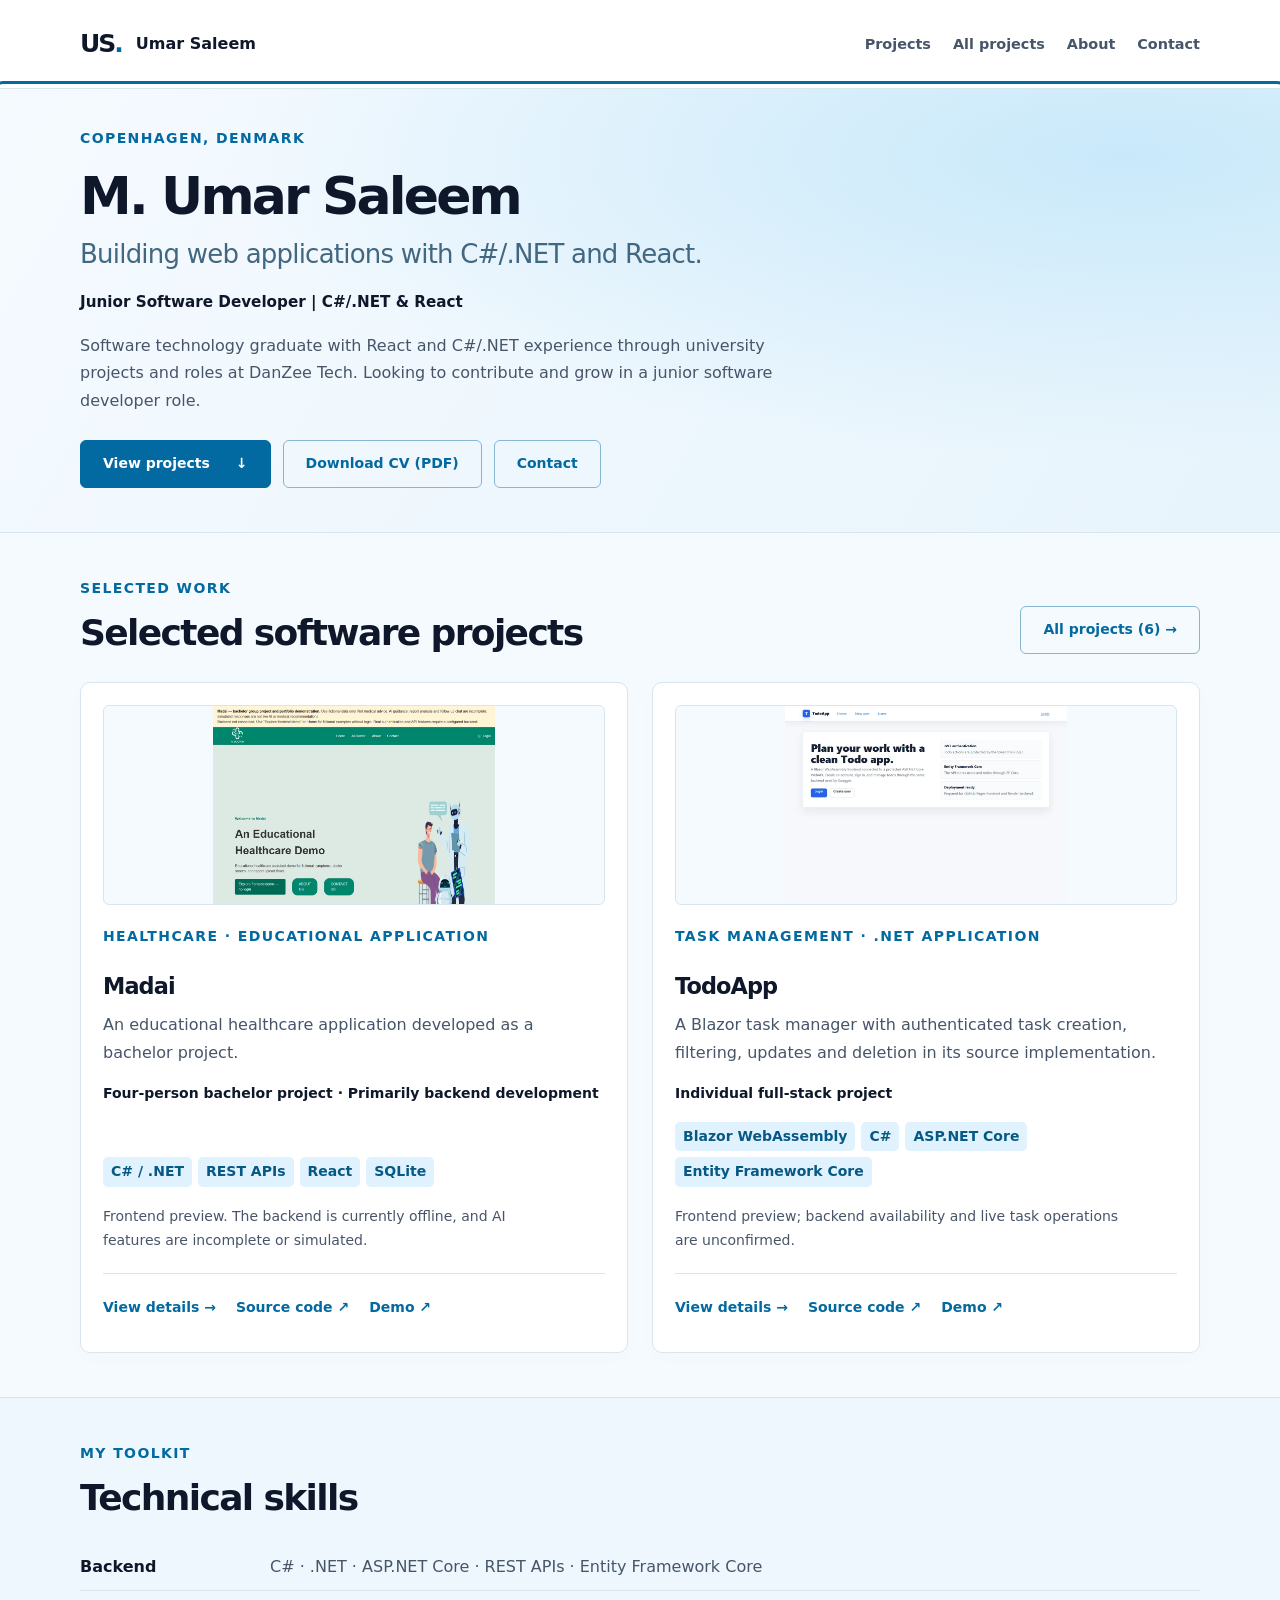
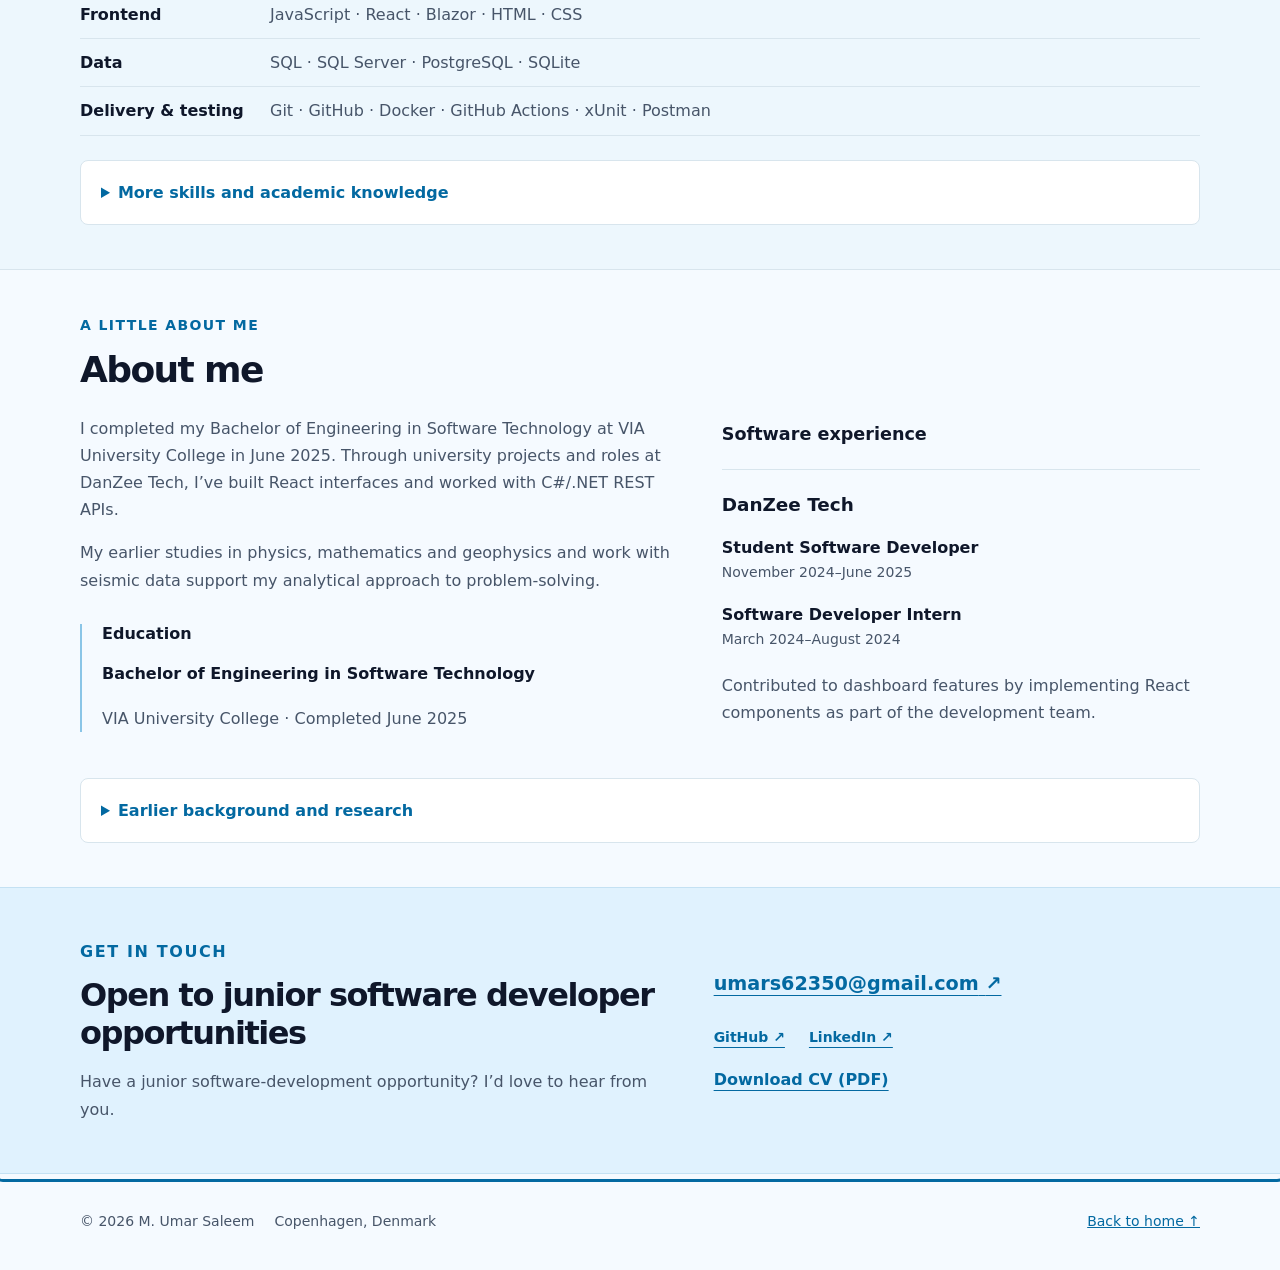
==== preview-v2/index.html @ d9fc0387 "Publish V2 preview under preview-v2 while preserving V1 root" ====
<!doctype html>
<html lang="en"><head><meta charset="UTF-8"/><meta name="viewport" content="width=device-width, initial-scale=1.0"/><meta name="theme-color" content="#F5FAFF"/><meta name="description" content="M. Umar Saleem — junior software developer in Copenhagen, Denmark. Projects with C#/.NET, React and Blazor."/><title>M. Umar Saleem | Software Developer</title>  <script type="module" crossorigin src="/preview-v2/assets/index-BnlaUZBK.js"></script>
  <link rel="stylesheet" crossorigin href="/preview-v2/assets/index-C9jtchcB.css">
</head><body><div id="root"></div></body></html>
---- preview-v2/assets/index-C9jtchcB.css ----
._header_6y4oz_1{border-bottom:1px solid var(--border);background:var(--card)}._inner_6y4oz_2{display:flex;align-items:center;justify-content:space-between;min-height:88px;gap:24px}._brand_6y4oz_3{display:inline-flex;align-items:center;gap:12px;color:var(--heading);font-weight:700;text-decoration:none}._mark_6y4oz_4{font-size:25px;letter-spacing:-2px;padding-right:2px}._mark_6y4oz_4 span{color:var(--primary)}._links_6y4oz_6{display:flex;gap:32px;padding:0;margin:0;list-style:none}._links_6y4oz_6 a{display:block;padding:12px 0;color:var(--body);font-size:.9rem;font-weight:600;text-decoration:none}._links_6y4oz_6 a:hover{color:var(--primary);text-decoration:underline;text-underline-offset:6px}@media(max-width:520px){._inner_6y4oz_2{flex-wrap:wrap;gap:0;padding-block:14px}._brand_6y4oz_3{width:100%}._links_6y4oz_6{gap:26px}}._links_6y4oz_6{gap:22px;flex-wrap:wrap}@media(max-width:520px){._links_6y4oz_6{gap:0 20px}._links_6y4oz_6 a{font-size:.875rem}}._hero_sjyg6_1{background:radial-gradient(ellipse at 88% 15%,#c9e9fa 0,transparent 56%),linear-gradient(120deg,#f5faff,#e7f4fc);border-bottom:1px solid var(--border)}._heroInner_sjyg6_2{padding-block:54px 60px}._hero_sjyg6_1 h1{font-size:clamp(2.4rem,5vw,3.8rem);letter-spacing:-.055em;margin:14px 0 20px;font-weight:700}._hero_sjyg6_1 h1 span{display:block;color:#426780;font-size:.5em;letter-spacing:-.03em;margin-top:12px;font-weight:500}._role_sjyg6_5{color:var(--heading);font-weight:600;font-size:.95rem}._intro_sjyg6_6{max-width:720px;font-size:1rem;margin-bottom:26px}._heroActions_sjyg6_7{display:flex;flex-wrap:wrap;gap:12px}._mobileBreak_sjyg6_8{display:none}._section_sjyg6_9{padding-block:64px}._sectionHeading_sjyg6_10{display:flex;align-items:end;justify-content:space-between;gap:24px;margin-bottom:28px}._sectionHeading_sjyg6_10 h2{margin-bottom:0}._sectionHeading_sjyg6_10>p{font-size:.875rem;margin-bottom:2px}._projects_sjyg6_13{display:grid;grid-template-columns:repeat(2,minmax(0,1fr));gap:24px}._skillsSection_sjyg6_14{background:#edf7fd;border-block:1px solid var(--border)}._skills_sjyg6_14{display:grid;grid-template-columns:repeat(3,minmax(0,1fr));gap:28px;margin-top:32px}._skills_sjyg6_14 h3{font-size:.95rem;margin:0 0 16px}._skills_sjyg6_14 ul{list-style:none;padding:0;margin:0;font-size:.875rem}._skills_sjyg6_14 li{margin-bottom:9px}._about_sjyg6_19{display:grid;grid-template-columns:1.25fr 1fr;gap:90px}._about_sjyg6_19 p{font-size:1rem}._education_sjyg6_21{margin-top:30px;border-left:2px solid #8ac5e7;padding-left:20px}._education_sjyg6_21 h3{font-size:1rem;margin:10px 0}._education_sjyg6_21 p{margin:0}._experience_sjyg6_24{padding-top:9px}._experience_sjyg6_24>h3{font-size:1.1rem;margin:0 0 24px}._job_sjyg6_26{border-top:1px solid var(--border);padding-block:24px}._job_sjyg6_26 h4{font-size:1rem;margin:8px 0}._job_sjyg6_26 p{margin:0}._dates_sjyg6_29{font-size:.875rem!important}._contact_sjyg6_30{background:var(--soft);border-block:1px solid #c4e1f3}._contactInner_sjyg6_31{display:grid;grid-template-columns:1.2fr 1fr;align-items:center;gap:50px;padding-block:50px}._contact_sjyg6_30 h2{font-size:clamp(1.6rem,2.7vw,2rem);margin-bottom:16px}._contact_sjyg6_30 p{font-size:1rem;margin-bottom:0}._contactLinks_sjyg6_34{min-width:0}._contactLinks_sjyg6_34 a{display:inline-block;padding-block:8px;font-weight:600;text-underline-offset:5px}._email_sjyg6_36{font-size:clamp(.95rem,2vw,1.2rem);overflow-wrap:anywhere}._contactLinks_sjyg6_34>div{display:flex;gap:24px;font-size:.875rem;margin-top:10px}@media(max-width:800px){._sectionHeading_sjyg6_10{display:block}._sectionHeading_sjyg6_10>p{margin-top:16px}._skills_sjyg6_14{grid-template-columns:repeat(2,minmax(0,1fr))}._about_sjyg6_19{gap:36px}._contactInner_sjyg6_31{gap:28px}}@media(max-width:600px){._heroInner_sjyg6_2{padding-block:36px 40px}._hero_sjyg6_1 h1{font-size:2.5rem}._mobileBreak_sjyg6_8{display:block}._hero_sjyg6_1 h1 span{line-height:1.4}._section_sjyg6_9{padding-block:44px}._projects_sjyg6_13,._about_sjyg6_19,._contactInner_sjyg6_31{grid-template-columns:1fr}._contactInner_sjyg6_31{padding-block:40px;gap:20px}._skills_sjyg6_14{gap:28px 20px}}._educationList_sjyg6_41{list-style:none;padding:0;margin:18px 0 0}._educationList_sjyg6_41 li+li{margin-top:18px}._educationList_sjyg6_41 h4{font-size:.95rem;margin:0 0 6px}._research_sjyg6_44{margin-top:16px;padding-top:24px;border-top:1px solid var(--border)}._research_sjyg6_44 h3{font-size:1.1rem;margin:0 0 18px}._research_sjyg6_44 h4{font-size:1rem;line-height:1.5;margin:0 0 12px;overflow-wrap:anywhere}._research_sjyg6_44 a{text-underline-offset:4px}._researchMeta_sjyg6_48{font-size:.875rem!important}._skillNote_sjyg6_50{display:block;font-size:.875rem;color:var(--primary)}@media(max-width:600px){._skills_sjyg6_14{grid-template-columns:1fr;gap:30px}}._earlierEducation_sjyg6_52{margin-top:22px;padding-top:16px;border-top:1px solid var(--border)}._earlierEducation_sjyg6_52>h4{font-size:.875rem;margin:0;color:var(--body)}._earlierEducation_sjyg6_52 ._educationList_sjyg6_41{margin-top:12px}._earlierEducation_sjyg6_52 ._educationList_sjyg6_41 p{font-size:.875rem}._earlierDegree_sjyg6_56{font-weight:600}._supportingExperience_sjyg6_57{border-top:1px solid var(--border);padding-top:22px}._supportingExperience_sjyg6_57 h3{font-size:1rem;margin:0 0 12px}._supportingExperience_sjyg6_57 p{font-size:.875rem}._softwareCompany_sjyg6_61{border-top:1px solid var(--border);padding-top:24px;margin-bottom:28px}._softwareCompany_sjyg6_61>h4{font-size:1.15rem;margin:0 0 18px}._softwareRoles_sjyg6_63{list-style:none;padding:0;margin:0 0 20px}._softwareRoles_sjyg6_63 li+li{margin-top:16px}._softwareRoles_sjyg6_63 p{margin:0}._jobTitle_sjyg6_66{font-weight:600;color:var(--heading)}._additionalProjects_sjyg6_67{margin-top:44px}._additionalProjects_sjyg6_67>h3{font-size:1.25rem;margin:0 0 20px}._additionalProject_sjyg6_67{padding:24px;border:1px solid var(--border);border-radius:10px;min-width:0}._additionalProject_sjyg6_67 h4{font-size:1.1rem;margin:12px 0;line-height:1.4}._additionalProject_sjyg6_67 ul{list-style:none;padding:0;display:flex;flex-wrap:wrap;gap:6px 14px;font-size:.875rem}._additionalProject_sjyg6_67 a{display:inline-block;padding-block:8px;font-size:.875rem;font-weight:650;text-underline-offset:4px}._section_sjyg6_9{padding-block:44px}._heroInner_sjyg6_2{padding-block:38px 44px}._hero_sjyg6_1 h1{font-size:clamp(2.3rem,4.5vw,3.25rem)}._intro_sjyg6_6{max-width:720px}._about_sjyg6_19{gap:44px}._skillRows_sjyg6_80{margin:0 0 22px}._skillRows_sjyg6_80>div{display:grid;grid-template-columns:170px minmax(0,1fr);padding-block:10px;gap:20px;border-bottom:1px solid var(--border)}._skillRows_sjyg6_80 dt{color:var(--heading);font-weight:650}._skillRows_sjyg6_80 dd{margin:0}._disclosure_sjyg6_84{border:1px solid var(--border);border-radius:8px;background:var(--card);padding:4px 20px;margin-top:24px}._disclosure_sjyg6_84 summary{cursor:pointer;color:var(--primary);font-weight:650;padding-block:14px;min-height:48px}._disclosure_sjyg6_84[open]>:last-child{padding-block:16px}._moreSkills_sjyg6_87{display:grid;grid-template-columns:1fr 1fr;gap:20px}._moreSkills_sjyg6_87 h3{font-size:1rem;margin:0 0 12px}._inlineList_sjyg6_89{display:flex;flex-wrap:wrap;gap:8px 20px;padding:0;list-style:none;margin:0 0 24px}._projectDetail_sjyg6_90{max-width:850px}._projectDetail_sjyg6_90 nav{display:flex;flex-wrap:wrap;gap:24px;margin-bottom:32px}._projectDetail_sjyg6_90 nav a{padding-block:8px}._projectDetail_sjyg6_90 h1{font-size:clamp(2rem,4vw,3rem)}._projectDetail_sjyg6_90 h2{font-size:1.4rem;margin-top:30px;letter-spacing:-.02em}._projectDetail_sjyg6_90 li+li{margin-top:6px}._projectDetail_sjyg6_90 ._inlineList_sjyg6_89 li{margin:0}._detailIntro_sjyg6_97{font-size:1.1rem}._detailImage_sjyg6_98{display:block;width:100%;height:auto;border:1px solid var(--border);border-radius:8px;margin-block:28px}@media(max-width:600px){._section_sjyg6_9{padding-block:32px}._heroInner_sjyg6_2{padding-block:30px 34px}._sectionHeading_sjyg6_10 ._button_sjyg6_102{margin-top:18px}._skillRows_sjyg6_80>div{grid-template-columns:1fr;gap:3px}._moreSkills_sjyg6_87{grid-template-columns:1fr}._disclosure_sjyg6_84{padding-inline:16px}}._card_1tx39_1{padding:30px;background:var(--card);border:1px solid var(--border);border-radius:14px;box-shadow:0 5px 20px #0f172a04;display:flex;flex-direction:column;transition:border-color .16s,box-shadow .16s;min-width:0}._card_1tx39_1:hover{border-color:#91bed5;box-shadow:0 7px 24px #0369a10b}._top_1tx39_3{display:flex;justify-content:space-between;align-items:center;gap:16px}._number_1tx39_4{color:var(--primary);font-size:.8rem;font-family:monospace}._card_1tx39_1 h3{margin:22px 0 12px;font-size:1.7rem;letter-spacing:-.04em}._card_1tx39_1 p{margin:0 0 24px;max-width:51ch}._tags_1tx39_7{display:flex;flex-wrap:wrap;list-style:none;gap:8px;padding:0;margin:auto 0 26px}._tags_1tx39_7 li{padding:5px 10px;background:var(--soft);color:#075985;font-size:.875rem;font-weight:600;border-radius:5px}._actions_1tx39_9{display:flex;flex-wrap:wrap;gap:20px;border-top:1px solid var(--border);padding-top:20px}._actions_1tx39_9 a{font-size:.875rem;font-weight:700;text-decoration:none;padding-block:4px}._actions_1tx39_9 a:hover{text-decoration:underline;text-underline-offset:4px}._actions_1tx39_9 span{margin-left:7px}._image_1tx39_13{display:block;width:100%;height:auto;aspect-ratio:1120 / 788;object-fit:contain;background:var(--background);border:1px solid var(--border);margin-bottom:24px;border-radius:6px}@media(max-width:520px){._card_1tx39_1{padding:24px}}._role_1tx39_17{font-size:.875rem;font-weight:650;color:var(--heading)}._contributions_1tx39_18{padding-left:20px;margin:0 0 24px}._contributions_1tx39_18 li+li{margin-top:8px}._card_1tx39_1 ._demoStatus_1tx39_20{font-size:.875rem;margin:0 0 20px}._card_1tx39_1{padding:22px;border-radius:10px}._card_1tx39_1 h3{font-size:1.4rem;margin:8px 0 12px}._card_1tx39_1 p{margin-bottom:16px}._card_1tx39_1 ._image_1tx39_13{max-height:200px;margin-bottom:20px;object-position:top}._tags_1tx39_7{margin:auto 0 18px;gap:6px}._tags_1tx39_7 li{padding:3px 8px}._actions_1tx39_9{gap:8px 20px;padding-top:12px}._actions_1tx39_9 a{min-height:44px;display:inline-flex;align-items:center}:root{font-family:Inter,Segoe UI,system-ui,-apple-system,sans-serif;color:#475569;background:#f5faff;font-synthesis:none;text-rendering:optimizeLegibility;-webkit-font-smoothing:antialiased;--background: #f5faff;--card: #fff;--soft: #e0f2fe;--primary: #0369a1;--heading: #0f172a;--body: #475569;--border: #d8e5ed}*{box-sizing:border-box}html{scroll-behavior:smooth;scroll-padding-top:28px}body{margin:0;font-size:16px;line-height:1.7;min-width:280px}a{color:var(--primary)}h1,h2,h3,h4{color:var(--heading);line-height:1.2}h2{font-size:clamp(1.75rem,3vw,2.25rem);letter-spacing:-.045em;margin:10px 0 24px;font-weight:650}p{margin:0 0 16px}::selection{background:#bae6fd;color:var(--heading)}:focus-visible{outline:3px solid var(--primary);outline-offset:5px;border-radius:3px}.container{width:min(1120px,calc(100% - 64px));margin-inline:auto}.eyebrow{font-size:.875rem;font-weight:700;letter-spacing:.1em;text-transform:uppercase;color:var(--primary);margin-bottom:10px}.button{display:inline-flex;align-items:center;justify-content:center;gap:26px;padding:11px 22px;min-height:48px;border:1px solid var(--primary);background:var(--primary);color:#fff;border-radius:6px;text-decoration:none;font-size:.875rem;font-weight:650;transition:background .15s}.button:hover{background:#075985}.secondary{background:transparent;color:var(--primary);border-color:#87b6d0}.secondary:hover{background:var(--soft)}.skip-link{position:absolute;left:16px;top:-100px;padding:10px 16px;background:#fff;z-index:10;font-weight:700}.skip-link:focus{top:12px}footer{display:flex;flex-wrap:wrap;align-items:center;gap:20px;padding-block:28px;font-size:.875rem}footer p{margin:0}footer a{margin-left:auto;padding:8px 0}@media(max-width:600px){.container{width:calc(100% - 40px)}footer{gap:8px 24px}footer p:first-child{width:100%}}@media(prefers-reduced-motion:reduce){html{scroll-behavior:auto}*,*:before,*:after{animation:none!important;transition:none!important}}
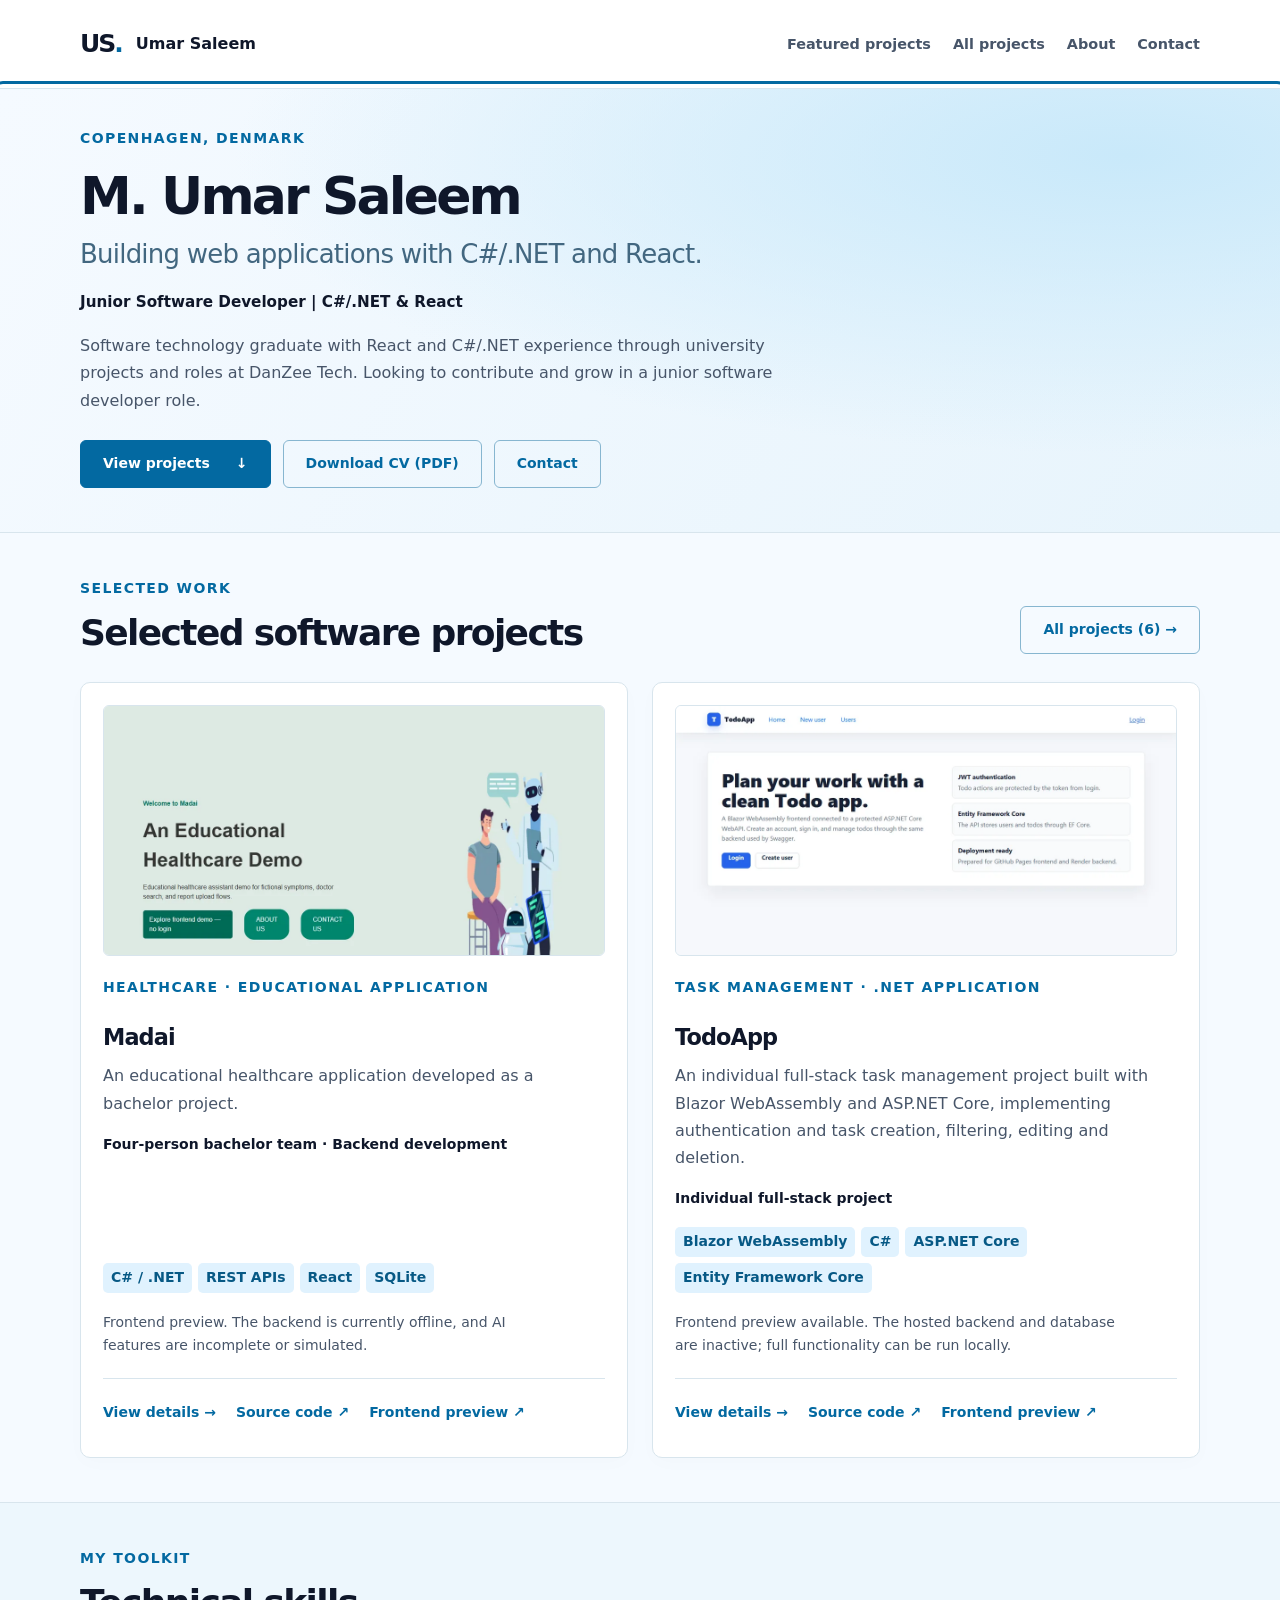
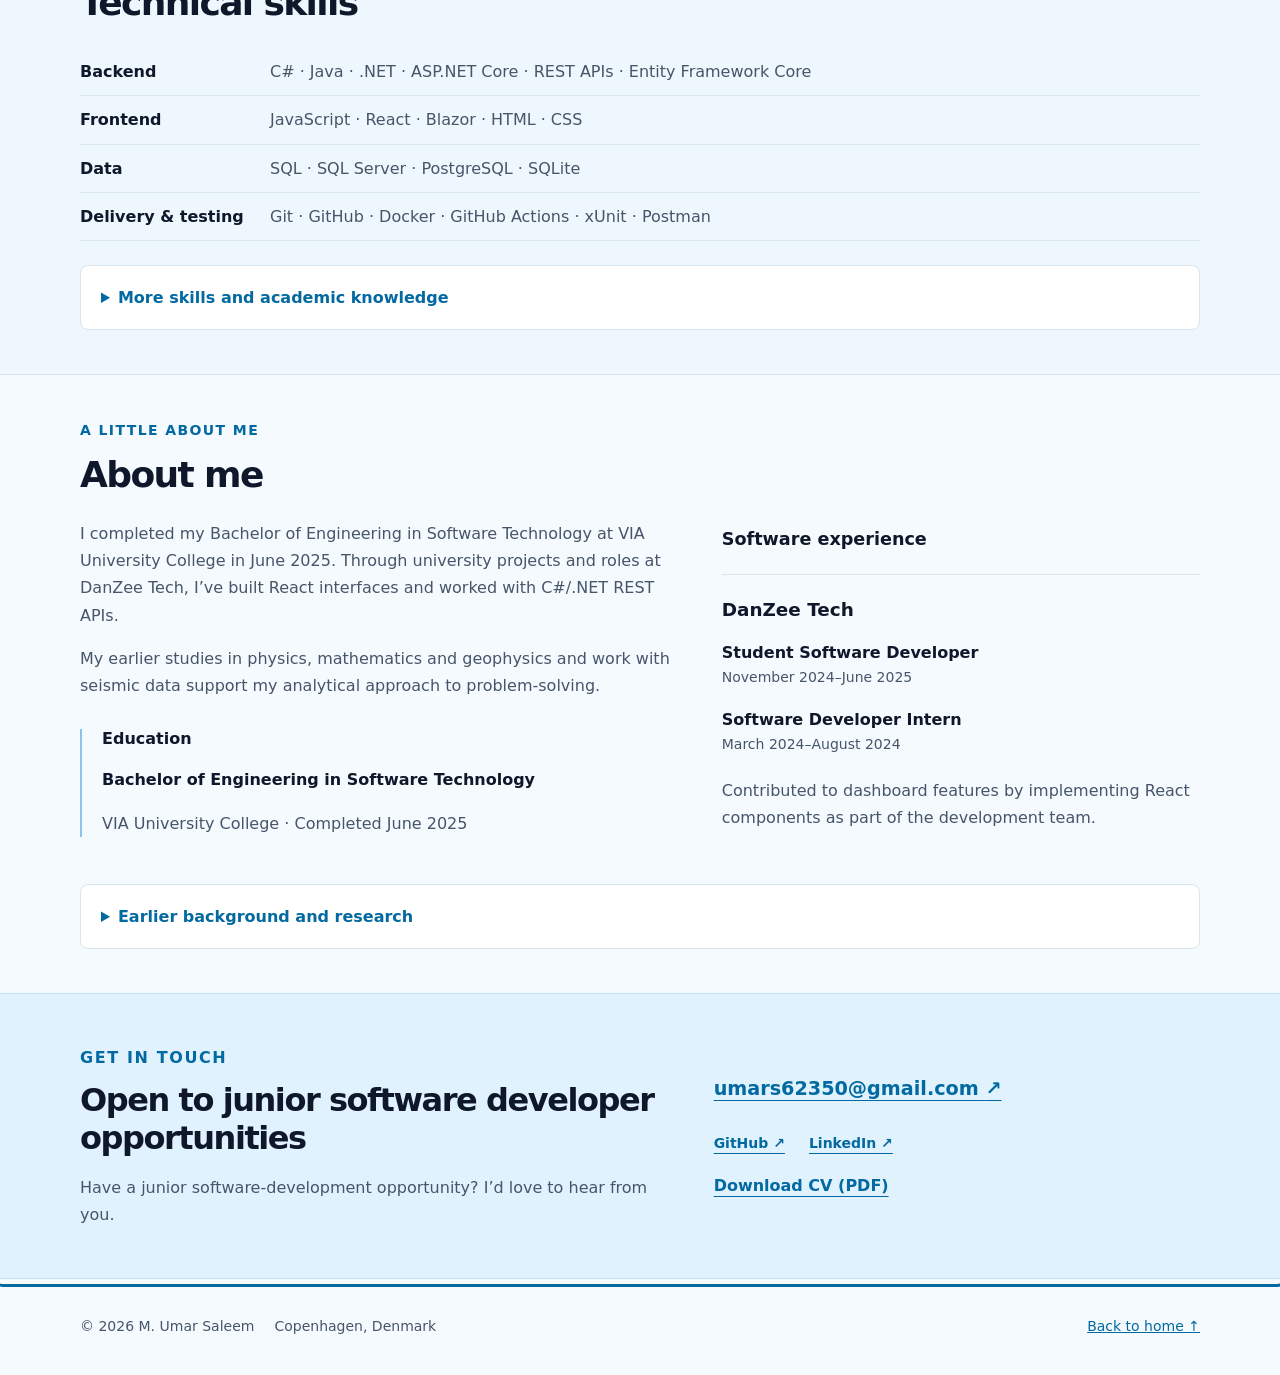
==== commit 86cd21d7: "Promote polished V2 to root and retain frozen V1 archive" ====
--- a/preview-v2/index.html
+++ b/preview-v2/index.html
@@ -1,4 +1,4 @@
 <!doctype html>
-<html lang="en"><head><meta charset="UTF-8"/><meta name="viewport" content="width=device-width, initial-scale=1.0"/><meta name="theme-color" content="#F5FAFF"/><meta name="description" content="M. Umar Saleem — junior software developer in Copenhagen, Denmark. Projects with C#/.NET, React and Blazor."/><title>M. Umar Saleem | Software Developer</title>  <script type="module" crossorigin src="/preview-v2/assets/index-BnlaUZBK.js"></script>
-  <link rel="stylesheet" crossorigin href="/preview-v2/assets/index-C9jtchcB.css">
-</head><body><div id="root"></div></body></html>
+<html lang="en"><head><meta charset="UTF-8"><meta name="viewport" content="width=device-width, initial-scale=1"><meta name="robots" content="noindex,follow"><link rel="canonical" href="https://umarsalem.github.io/"><title>Portfolio moved</title></head>
+<body><p>Version 2 is now the main portfolio. <a href="/">Continue to Umar Saleem’s portfolio</a>.</p>
+<script>location.replace('/' + location.search + location.hash);</script></body></html>
